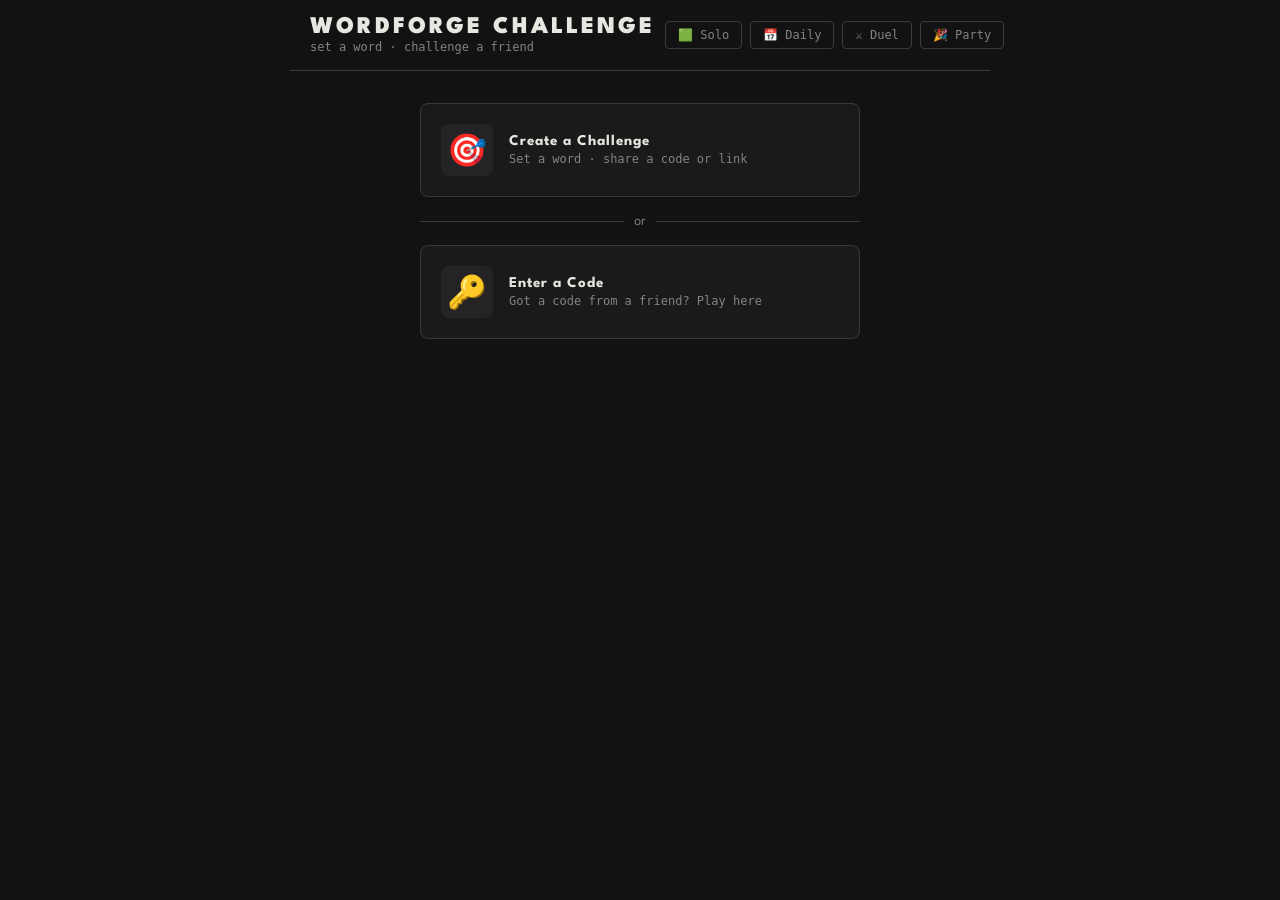
==== challenge.html @ 6ba1f83d "bug fix" ====
<!DOCTYPE html>
<html lang="en">
<head>
    <meta charset="UTF-8" />
    <meta name="viewport" content="width=device-width, initial-scale=1.0" />
    <link rel="stylesheet" href="style.css" />
    <title>WordForge Challenge</title>
    <link href="https://fonts.googleapis.com/css2?family=League+Spartan:wght@400;700;900&family=DM+Sans:wght@400;500&display=swap" rel="stylesheet">
    <style>
        body {
            background: var(--bg);
            color: var(--text);
            font-family: 'DM Sans', sans-serif;
            min-height: 100vh;
            display: flex;
            flex-direction: column;
            align-items: center;
        }

        header {
            width: 100%;
            max-width: 700px;
            padding: 16px 20px;
            display: flex;
            align-items: center;
            justify-content: space-between;
            border-bottom: 1px solid var(--border);
            margin-bottom: 32px;
        }

        .header-left { display: flex; flex-direction: column; gap: 2px; }
        h1 { font-family: 'League Spartan', sans-serif; font-weight: 900; font-size: 1.5rem; letter-spacing: 3px; }
        .header-sub { font-size: 12px; color: var(--muted); font-family: monospace; }

        .nav-links { display: flex; gap: 8px; }
        .nav-link {
            font-family: monospace; font-size: 12px; color: var(--muted);
            text-decoration: none; border: 1px solid var(--border);
            padding: 6px 12px; border-radius: 4px; transition: all 0.2s; white-space: nowrap; flex-shrink: 0;
        }
        .nav-link:hover { color: var(--accent); border-color: var(--accent); }

        /* ── Screens ── */
        .screen { display: none; width: 100%; max-width: 480px; padding: 0 20px 40px; }
        .screen.active { display: flex; flex-direction: column; align-items: center; gap: 16px; }

        /* ── Cards ── */
        .card {
            background: var(--bg2); border: 1px solid var(--border);
            border-radius: 8px; padding: 28px; width: 100%;
            display: flex; flex-direction: column; gap: 16px;
        }

        .card h2 {
            font-family: 'League Spartan', sans-serif;
            font-size: 1rem; letter-spacing: 2px; color: var(--accent); text-transform: uppercase;
        }

        .card p { font-size: 13px; color: var(--muted); line-height: 1.7; }

        /* ── Home screen mode buttons ── */
        .mode-btn {
            width: 100%; padding: 20px;
            background: var(--bg2); border: 1px solid var(--border);
            border-radius: 8px; cursor: pointer; text-align: left;
            transition: background 0.2s, border-color 0.2s;
            display: flex; align-items: center; gap: 16px;
        }
        .mode-btn:hover { background: var(--bg3); border-color: var(--muted); }

        .mode-btn-icon {
            font-size: 2rem;
            width: 52px; height: 52px;
            background: var(--bg3); border-radius: 8px;
            display: flex; align-items: center; justify-content: center;
            flex-shrink: 0;
        }

        .mode-btn-text { display: flex; flex-direction: column; gap: 4px; }

        .mode-btn-title {
            font-family: 'League Spartan', sans-serif;
            font-size: 15px; font-weight: 700; color: var(--text); letter-spacing: 1px;
        }

        .mode-btn-desc { font-size: 12px; color: var(--muted); font-family: monospace; }

        .divider {
            display: flex; align-items: center; gap: 10px;
            color: var(--muted); font-size: 12px; width: 100%;
        }
        .divider::before, .divider::after { content: ''; flex: 1; height: 1px; background: var(--border); }

        /* ── Word input tiles ── */
        .word-input-row { display: flex; gap: 8px; justify-content: center; }

        .word-input-tile {
            width: 52px; height: 52px;
            background: var(--bg3); border: 2px solid var(--border);
            border-radius: 4px; font-size: 22px; font-weight: 900;
            font-family: 'League Spartan', sans-serif; color: var(--text);
            text-align: center; text-transform: uppercase;
            outline: none; transition: border-color 0.2s; caret-color: transparent;
        }
        .word-input-tile:focus { border-color: var(--accent); }
        .word-input-tile.filled { border-color: #565758; }

        /* ── Code input ── */
        .code-input {
            background: var(--bg3); border: 1px solid var(--border);
            border-radius: 4px; color: var(--text);
            font-size: 28px; font-weight: 900;
            font-family: 'League Spartan', sans-serif;
            padding: 12px; width: 100%; outline: none;
            text-align: center; letter-spacing: 8px;
            transition: border-color 0.2s;
        }
        .code-input:focus { border-color: var(--accent); }
        .code-input::placeholder { color: var(--muted); font-size: 16px; letter-spacing: 2px; font-weight: 400; }

        /* ── Buttons ── */
        .btn {
            padding: 11px 20px; border-radius: 4px; border: none; cursor: pointer;
            font-family: 'League Spartan', sans-serif; font-size: 14px; font-weight: 700;
            letter-spacing: 1px; transition: opacity 0.2s, transform 0.1s;
            width: 100%; text-align: center; text-decoration: none; display: block;
        }
        .btn:active   { transform: scale(0.98); }
        .btn:disabled { opacity: 0.4; cursor: not-allowed; }
        .btn-green  { background: var(--green);  color: white; }
        .btn-ghost  { background: transparent; color: var(--muted); border: 1px solid var(--border); }
        .btn-ghost:hover { color: var(--text); border-color: var(--muted); }
        .btn-accent { background: var(--accent); color: #121213; }

        /* ── Share section ── */
        .share-section { display: flex; flex-direction: column; gap: 12px; width: 100%; }

        .share-label {
            font-family: monospace; font-size: 11px; color: var(--muted);
            letter-spacing: 0.08em; text-transform: uppercase;
        }

        /* Short code display */
        .code-display {
            background: var(--bg3); border: 1px solid var(--border);
            border-radius: 6px; padding: 16px;
            display: flex; align-items: center; justify-content: space-between; gap: 12px;
        }

        .code-number {
            font-family: 'League Spartan', sans-serif;
            font-size: 2.2rem; font-weight: 900;
            color: var(--accent); letter-spacing: 8px;
        }

        .code-copy-btn {
            font-family: 'League Spartan', sans-serif;
            font-size: 11px; font-weight: 700; letter-spacing: 1px;
            padding: 6px 14px; border-radius: 4px;
            border: 1px solid var(--border); background: transparent;
            color: var(--muted); cursor: pointer; transition: all 0.2s; white-space: nowrap;
        }
        .code-copy-btn:hover { color: var(--text); border-color: var(--muted); }
        .code-copy-btn.done  { color: var(--green); border-color: var(--green); }

        /* Share options grid */
        .share-options {
            display: grid;
            grid-template-columns: repeat(4, 1fr);
            gap: 8px;
        }

        .share-option {
            display: flex; flex-direction: column; align-items: center; gap: 6px;
            padding: 12px 6px; border-radius: 8px;
            border: 1px solid var(--border); background: var(--bg3);
            cursor: pointer; transition: all 0.2s; text-decoration: none;
        }
        .share-option:hover { border-color: var(--muted); background: var(--bg2); }

        .share-option-icon {
            width: 36px; height: 36px; border-radius: 8px;
            display: flex; align-items: center; justify-content: center;
            font-size: 18px;
        }

        .share-option-label {
            font-family: monospace; font-size: 10px; color: var(--muted);
            letter-spacing: 0.03em; text-align: center;
        }

        /* Link row */
        .link-row {
            background: var(--bg3); border: 1px solid var(--border);
            border-radius: 6px; padding: 12px 14px;
            display: flex; align-items: center; justify-content: space-between; gap: 10px;
        }

        .link-text {
            font-family: monospace; font-size: 11px; color: var(--muted);
            overflow: hidden; text-overflow: ellipsis; white-space: nowrap;
            flex: 1;
        }

        /* ── Game board ── */
        .game-header { width: 100%; text-align: center; }
        .game-header p { font-size: 13px; color: var(--muted); font-family: monospace; margin-top: 4px; }
        .game-title { font-family: 'League Spartan', sans-serif; font-size: 1.1rem; font-weight: 700; color: var(--text); letter-spacing: 1px; }

        .board-wrapper { display: flex; flex-direction: column; gap: 6px; width: 100%; align-items: center; }
        .board-row { display: flex; gap: 6px; }

        .tile {
            width: 56px; height: 56px; border: 2px solid var(--border); border-radius: 4px;
            font-size: 24px; font-weight: 900; font-family: 'League Spartan', sans-serif;
            display: flex; align-items: center; justify-content: center; text-transform: uppercase;
            transition: background 0.2s, border-color 0.2s;
        }
        .tile.filled  { border-color: #565758; }
        .tile.correct { background: var(--green);  border-color: var(--green);  color: white; }
        .tile.present { background: var(--yellow); border-color: var(--yellow); color: white; }
        .tile.absent  { background: var(--grey);   border-color: var(--grey);   color: white; }
        .tile.active  { border-color: var(--accent); }

        .guess-counter { font-family: monospace; font-size: 12px; color: var(--muted); text-align: center; }
        .guess-counter span { color: var(--accent); font-weight: 700; }

        /* ── Keyboard ── */
        .keyboard { display: flex; flex-direction: column; gap: 8px; width: 100%; max-width: 500px; margin: 0 auto; user-select: none; }
        .kb-row   { display: flex; justify-content: center; gap: 6px; }

        .kb-key {
            height: 56px; min-width: 40px; flex: 1; max-width: 42px;
            border: none; border-radius: 4px; background: #818384; color: white;
            font-family: 'League Spartan', sans-serif; font-size: 13px; font-weight: 700;
            cursor: pointer; display: flex; align-items: center; justify-content: center;
            transition: background 0.2s, transform 0.1s;
            touch-action: manipulation; -webkit-tap-highlight-color: transparent;
        }
        .kb-key:active   { transform: scale(0.93); }
        .kb-wide         { min-width: 62px; max-width: 62px; font-size: 11px; }
        .kb-key.correct  { background: var(--green); }
        .kb-key.present  { background: var(--yellow); }
        .kb-key.absent   { background: #3a3a3c; }
        .kb-key:disabled { opacity: 0.35; cursor: not-allowed; }

        /* ── Toast ── */
        .toast {
            position: fixed; top: 80px; left: 50%;
            transform: translateX(-50%) translateY(-10px);
            background: var(--text); color: var(--bg);
            padding: 10px 20px; border-radius: 6px;
            font-family: 'League Spartan', sans-serif; font-size: 14px; font-weight: 700; letter-spacing: 1px;
            opacity: 0; transition: opacity 0.2s, transform 0.2s;
            z-index: 999; pointer-events: none; text-align: center; max-width: 320px;
        }
        .toast.show  { opacity: 1; transform: translateX(-50%) translateY(0); }
        .toast.error { background: var(--red); color: white; }

        /* ── Result banner ── */
        .result-banner {
            display: none; width: 100%; border-radius: 8px; padding: 20px;
            text-align: center; flex-direction: column; gap: 10px;
        }
        .result-banner.show { display: flex; }
        .result-banner.win  { background: rgba(83,141,78,0.15); border: 1px solid var(--green); }
        .result-banner.lose { background: rgba(192,57,43,0.12); border: 1px solid var(--red); }

        .result-emoji { font-size: 2.5rem; }
        .result-title { font-family: 'League Spartan', sans-serif; font-size: 1.4rem; font-weight: 900; letter-spacing: 2px; }
        .result-word-reveal { font-family: monospace; font-size: 12px; color: var(--muted); }
        .result-word-reveal span {
            font-family: 'League Spartan', sans-serif; font-size: 20px; font-weight: 900;
            color: var(--accent); letter-spacing: 6px; display: block; margin-top: 4px;
        }
        .result-actions { display: flex; flex-direction: column; gap: 8px; margin-top: 8px; }

        .error-msg { color: #e74c3c; font-size: 13px; font-family: monospace; text-align: center; min-height: 18px; }

        @keyframes shake {
            0%, 100% { transform: translateX(0); }
            20%       { transform: translateX(-6px); }
            40%       { transform: translateX(6px); }
            60%       { transform: translateX(-4px); }
            80%       { transform: translateX(4px); }
        }

        @media (max-width: 520px) {
            .tile { width: 46px; height: 46px; font-size: 20px; }
            .kb-key { height: 48px; min-width: 32px; max-width: 34px; font-size: 11px; }
            .kb-wide { min-width: 52px; max-width: 52px; }
            .word-input-tile { width: 46px; height: 46px; font-size: 18px; }
            .share-options { grid-template-columns: repeat(4, 1fr); gap: 6px; }
        }
    </style>
</head>
<body>

<header>
    <div class="header-left">
        <h1>WORDFORGE CHALLENGE</h1>
        <span class="header-sub" id="headerSub">set a word · challenge a friend</span>
    </div>
    <div class="nav-links">
        <a href="index.html" class="nav-link">🟩 Solo</a>
        <a href="daily.html" class="nav-link">📅 Daily</a>
        <a href="duel.html"  class="nav-link">⚔️ Duel</a>
        <a href="party.html" class="nav-link">🎉 Party</a>
    </div>
    <button class="hamburger" id="hamburgerBtn" aria-label="Menu">
        <span></span><span></span><span></span>
    </button>
    <div class="nav-dropdown" id="navDropdown">
        <a href="index.html" class="nav-link">🟩 Solo</a>
        <a href="daily.html" class="nav-link">📅 Daily</a>
        <a href="duel.html" class="nav-link">⚔️ Duel</a>
        <a href="party.html" class="nav-link">🎉 Party</a>
    </div>
</header>

<div class="toast" id="toast"></div>

<!-- ── HOME SCREEN ── -->
<div class="screen active" id="screen-home">
    <button class="mode-btn" onclick="showScreen('screen-create')">
        <div class="mode-btn-icon">🎯</div>
        <div class="mode-btn-text">
            <div class="mode-btn-title">Create a Challenge</div>
            <div class="mode-btn-desc">Set a word · share a code or link</div>
        </div>
    </button>

    <div class="divider">or</div>

    <button class="mode-btn" onclick="showScreen('screen-enter-code')">
        <div class="mode-btn-icon">🔑</div>
        <div class="mode-btn-text">
            <div class="mode-btn-title">Enter a Code</div>
            <div class="mode-btn-desc">Got a code from a friend? Play here</div>
        </div>
    </button>
</div>

<!-- ── ENTER CODE SCREEN ── -->
<div class="screen" id="screen-enter-code">
    <div class="card">
        <h2>Enter Challenge Code</h2>
        <p>Type the 5-digit code your friend shared with you.</p>
        <input class="code-input" id="codeEntryInput" placeholder="e.g. 48291"
               maxlength="5" inputmode="numeric" pattern="[0-9]*"
               oninput="this.value=this.value.replace(/[^0-9]/g,'')" />
        <p class="error-msg" id="codeEntryError"></p>
        <button class="btn btn-green" onclick="playFromCode()">Play Challenge</button>
        <button class="btn btn-ghost" onclick="showScreen('screen-home')">← Back</button>
    </div>
</div>

<!-- ── CREATE SCREEN ── -->
<div class="screen" id="screen-create">
    <div class="card">
        <h2>Set your word</h2>
        <p>Type any 5-letter word. Your opponent won't see it — they get 6 guesses to figure it out.</p>
        <div class="word-input-row" id="wordInputRow">
            <input class="word-input-tile" id="ci0" maxlength="1" />
            <input class="word-input-tile" id="ci1" maxlength="1" />
            <input class="word-input-tile" id="ci2" maxlength="1" />
            <input class="word-input-tile" id="ci3" maxlength="1" />
            <input class="word-input-tile" id="ci4" maxlength="1" />
        </div>
        <p class="error-msg" id="createError"></p>
        <button class="btn btn-accent" onclick="createChallenge()">Generate Challenge</button>
        <button class="btn btn-ghost" onclick="showScreen('screen-home')">← Back</button>
    </div>
    <div class="keyboard" id="createKeyboard"></div>
</div>

<!-- ── SHARE SCREEN ── -->
<div class="screen" id="screen-share">
    <div class="card">
        <h2>Challenge ready!</h2>
        <p>Share the <strong style="color:var(--text)">link</strong> so anyone can play — multiple friends can use the same link. The short code only works on this device.</p>

        <div class="share-section">
            <!-- Short code -->
            <span class="share-label">Short code</span>
            <div class="code-display">
                <span class="code-number" id="shortCode">—</span>
                <button class="code-copy-btn" id="codeCopyBtn" onclick="copyShortCode()">Copy code</button>
            </div>

            <!-- Share options -->
            <span class="share-label">Share via</span>
            <div class="share-options">
                <a class="share-option" id="shareWhatsapp" href="#" onclick="shareVia('whatsapp'); return false;">
                    <div class="share-option-icon" style="background:#1fbe45;">💬</div>
                    <span class="share-option-label">WhatsApp</span>
                </a>
                <a class="share-option" id="shareText" href="#" onclick="shareVia('text'); return false;">
                    <div class="share-option-icon" style="background:#3b82f6;">✉️</div>
                    <span class="share-option-label">Text</span>
                </a>
                <a class="share-option" id="shareGmail" href="#" onclick="shareVia('gmail'); return false;">
                    <div class="share-option-icon" style="background:#ea4335;">📧</div>
                    <span class="share-option-label">Gmail</span>
                </a>
                <a class="share-option" id="shareMore" href="#" onclick="shareVia('native'); return false;">
                    <div class="share-option-icon" style="background:#555;">⋯</div>
                    <span class="share-option-label">More</span>
                </a>
            </div>

            <!-- Full link -->
            <span class="share-label">Or copy full link</span>
            <div class="link-row">
                <span class="link-text" id="shareUrl">—</span>
                <button class="code-copy-btn" id="linkCopyBtn" onclick="copyLink()">Copy</button>
            </div>
        </div>

        <button class="btn btn-ghost" onclick="resetCreate()">Set a different word</button>
    </div>
</div>

<!-- ── PLAY SCREEN ── -->
<div class="screen" id="screen-play">
    <div class="game-header">
        <div class="game-title">You got a challenge!</div>
        <p>6 guesses to crack the word</p>
    </div>

    <div class="result-banner" id="resultBanner">
        <div class="result-emoji"       id="resultEmoji">🎉</div>
        <div class="result-title"       id="resultTitle">YOU GOT IT!</div>
        <div class="result-word-reveal" id="resultWordReveal">
            The word was <span id="resultWord">—</span>
        </div>
        <div class="result-actions">
            <button class="btn btn-accent" id="shareResultBtn" onclick="shareResult()">Share Result</button>
            <button class="btn btn-green" onclick="playAgain()">Try Another</button>
            <a href="index.html" class="btn btn-ghost">Solo Mode</a>
            <a href="duel.html"  class="btn btn-ghost">⚔️ Duel Mode</a>
        </div>
    </div>

    <div class="board-wrapper" id="boardWrapper"></div>
    <div class="guess-counter">Guess <span id="guessNum">1</span> of <span>6</span></div>
    <div class="keyboard" id="keyboard"></div>
</div>

<!-- ── ALREADY PLAYED SCREEN ── -->
<div class="screen" id="screen-already-played">
    <div class="card" style="text-align:center;">
        <div style="font-size:2.5rem;">🔒</div>
        <h2>Already Played</h2>
        <p>You've already completed this challenge on this device. Each challenge link can only be played once per device.</p>
        <div class="result-actions">
            <a href="challenge.html" class="btn btn-accent">Create Your Own Challenge</a>
            <a href="index.html" class="btn btn-ghost">Solo Mode</a>
            <a href="duel.html"  class="btn btn-ghost">⚔️ Duel Mode</a>
        </div>
    </div>
</div>

<script>
    const MAX_GUESSES = 6;
    const MAX_COLS    = 5;
    const KB_ROWS = [
        ['Q','W','E','R','T','Y','U','I','O','P'],
        ['A','S','D','F','G','H','J','K','L'],
        ['ENTER','Z','X','C','V','B','N','M','⌫']
    ];

    // ── Encode / decode ───────────────────────────────────────────────────────
    // URL encoding: XOR + base64 (obfuscation, not encryption)
    function encodeWord(word) {
        const key = [7, 13, 3, 19, 11];
        const bytes = word.toUpperCase().split('').map((c, i) => c.charCodeAt(0) ^ key[i % key.length]);
        return btoa(String.fromCharCode(...bytes)).replace(/\+/g, '-').replace(/\//g, '_').replace(/=/g, '');
    }

    function decodeWord(encoded) {
        try {
            const b64   = encoded.replace(/-/g, '+').replace(/_/g, '/');
            const bytes = atob(b64).split('').map(c => c.charCodeAt(0));
            const key   = [7, 13, 3, 19, 11];
            return bytes.map((b, i) => String.fromCharCode(b ^ key[i % key.length])).join('');
        } catch { return null; }
    }

    // Short code: map word to a 5-digit number using a lookup table
    // Each letter maps to its index in the alphabet, combine into a number
    // We store a session map so codes work within the same browser session,
    // and for cross-device sharing we use the URL link approach.
    // Short code is stored in sessionStorage keyed by code → encoded word.
    function generateShortCode(encodedWord) {
        // 5-digit code stored in localStorage — only works on SAME device/browser.
        // For cross-device sharing, use the full link instead.
        let code;
        do { code = String(Math.floor(10000 + Math.random() * 90000)); }
        while (localStorage.getItem('wc_' + code));
        localStorage.setItem('wc_' + code, encodedWord);
        return code;
    }

    function getWordFromCode(code) {
        return localStorage.getItem('wc_' + code);
    }

    // ── Toast ─────────────────────────────────────────────────────────────────
    let toastTimer;
    function showToast(msg, isError = false, duration = 2500) {
        const el = document.getElementById('toast');
        el.textContent = msg;
        el.classList.toggle('error', isError);
        el.classList.add('show');
        clearTimeout(toastTimer);
        toastTimer = setTimeout(() => { el.classList.remove('show', 'error'); }, duration);
    }

    // ── Screen switcher ───────────────────────────────────────────────────────
    function showScreen(id) {
        document.querySelectorAll('.screen').forEach(s => s.classList.remove('active'));
        document.getElementById(id).classList.add('active');
        if (id === 'screen-create') setTimeout(() => createInputs[0].focus(), 50);
        if (id === 'screen-enter-code') setTimeout(() => document.getElementById('codeEntryInput').focus(), 50);
    }

    // ── Enter code: play from short code ─────────────────────────────────────
    function playFromCode() {
        const code    = document.getElementById('codeEntryInput').value.trim();
        const errorEl = document.getElementById('codeEntryError');
        errorEl.textContent = '';

        if (code.length !== 5 || !/^\d{5}$/.test(code)) {
            errorEl.textContent = 'Please enter a valid 5-digit code.';
            return;
        }

        const encoded = getWordFromCode(code);
        if (!encoded) {
            errorEl.textContent = 'Code not found. Make sure you\'re on the same device, or ask for the full link.';
            return;
        }

        const word = decodeWord(encoded);
        if (!word || word.length !== 5) {
            errorEl.textContent = 'Invalid code. Please try again.';
            return;
        }

        startPlay(word);
    }

    // ── CREATE: tile keyboard navigation ─────────────────────────────────────
    const createInputs = Array.from({ length: 5 }, (_, i) => document.getElementById('ci' + i));

    createInputs.forEach((input, idx) => {
        input.addEventListener('input', (e) => {
            const val = e.target.value.replace(/[^a-zA-Z]/g, '').toUpperCase();
            input.value = val ? val[val.length - 1] : '';
            input.classList.toggle('filled', !!input.value);
            if (input.value && idx < 4) createInputs[idx + 1].focus();
            document.getElementById('createError').textContent = '';
        });
        input.addEventListener('keydown', (e) => {
            if (e.key === 'Backspace' && !input.value && idx > 0) {
                createInputs[idx - 1].focus();
                createInputs[idx - 1].value = '';
                createInputs[idx - 1].classList.remove('filled');
            }
            if (e.key === 'Enter') createChallenge();
        });
        input.addEventListener('focus', () => input.select());
    });

    // ── CREATE: on-screen keyboard ────────────────────────────────────────────
    function buildCreateKeyboard() {
        const kb = document.getElementById('createKeyboard');
        if (!kb) return;
        kb.innerHTML = '';
        KB_ROWS.forEach(row => {
            const rowEl = document.createElement('div');
            rowEl.className = 'kb-row';
            row.forEach(key => {
                const btn = document.createElement('button');
                btn.className   = 'kb-key' + (key === 'ENTER' || key === '⌫' ? ' kb-wide' : '');
                btn.textContent = key;
                btn.addEventListener('click', () => handleCreateKey(key));
                rowEl.appendChild(btn);
            });
            kb.appendChild(rowEl);
        });
    }

    function handleCreateKey(key) {
        const filled = createInputs.filter(i => i.value).length;
        if (key === '⌫') {
            if (filled > 0) {
                const t = createInputs[filled - 1];
                t.value = ''; t.classList.remove('filled'); t.focus();
            }
        } else if (key === 'ENTER') {
            createChallenge();
        } else if (/^[A-Z]$/.test(key) && filled < 5) {
            const t = createInputs[filled];
            t.value = key; t.classList.add('filled');
            document.getElementById('createError').textContent = '';
            if (filled < 4) createInputs[filled + 1].focus();
        }
    }

    // ── CREATE: generate ──────────────────────────────────────────────────────
    let currentEncodedWord = '';
    let currentShortCode   = '';

    async function createChallenge() {
        const word    = createInputs.map(i => i.value.toUpperCase()).join('');
        const errorEl = document.getElementById('createError');

        if (word.length !== 5) { errorEl.textContent = 'Enter a full 5-letter word.'; return; }

        errorEl.textContent = 'Checking word...';
        const valid = await isValidWord(word);
        if (!valid) { errorEl.textContent = "That's not a valid English word. Try another."; return; }
        errorEl.textContent = '';

        currentEncodedWord = encodeWord(word);
        currentShortCode   = generateShortCode(currentEncodedWord);

        const baseUrl  = window.location.href.split('?')[0];
        const fullUrl  = `${baseUrl}?c=${currentEncodedWord}`;

        document.getElementById('shortCode').textContent = currentShortCode;
        document.getElementById('shareUrl').textContent  = fullUrl;

        showScreen('screen-share');
    }

    // ── SHARE actions ─────────────────────────────────────────────────────────
    function getShareText() {
        const code = document.getElementById('shortCode').textContent;
        const url  = document.getElementById('shareUrl').textContent;
        return {
            code,
            url,
            // Lead with the link since code is device-specific
            msg: `Can you guess my Word? 🟩🟨⬜ \nYou get 6 tries — open this link:\n${url}`,
        };
    }

    function shareVia(platform) {
        const { msg, url, code } = getShareText();
        const encoded = encodeURIComponent(msg);

        if (platform === 'whatsapp') {
            window.open(`https://wa.me/?text=${encoded}`, '_blank');
        } else if (platform === 'text') {
            // SMS — works on mobile
            window.location.href = `sms:?body=${encoded}`;
        } else if (platform === 'gmail') {
            const subject = encodeURIComponent('WordForge Challenge — can you guess my word?');
            window.open(`https://mail.google.com/mail/?view=cm&su=${subject}&body=${encoded}`, '_blank');
        } else if (platform === 'native') {
            if (navigator.share) {
                navigator.share({ title: 'WordForge Challenge', text: msg, url }).catch(() => {});
            } else {
                copyLink();
                showToast('Link copied — paste it anywhere!');
            }
        }
    }

    function copyShortCode() {
        const code = document.getElementById('shortCode').textContent;
        navigator.clipboard.writeText(code).then(() => {
            const btn = document.getElementById('codeCopyBtn');
            btn.textContent = 'Copied!'; btn.classList.add('done');
            setTimeout(() => { btn.textContent = 'Copy code'; btn.classList.remove('done'); }, 2000);
        }).catch(() => showToast(code));
    }

    function copyLink() {
        const url = document.getElementById('shareUrl').textContent;
        navigator.clipboard.writeText(url).then(() => {
            const btn = document.getElementById('linkCopyBtn');
            btn.textContent = 'Copied!'; btn.classList.add('done');
            setTimeout(() => { btn.textContent = 'Copy'; btn.classList.remove('done'); }, 2000);
        }).catch(() => showToast(url));
    }

    function resetCreate() {
        createInputs.forEach(i => { i.value = ''; i.classList.remove('filled'); });
        document.getElementById('createError').textContent = '';
        showScreen('screen-create');
    }

    // ── DICTIONARY VALIDATION ─────────────────────────────────────────────────
    async function isValidWord(word) {
        try {
            const res = await fetch(`https://api.dictionaryapi.dev/api/v2/entries/en/${word.toLowerCase()}`);
            return res.ok;
        } catch { return true; }
    }

    // ── PLAY: state ───────────────────────────────────────────────────────────
    let secretWord     = '';
    let currentRow     = 0;
    let currentCol     = 0;
    let gameOver       = false;
    let isSubmitting   = false; // prevents double-submit on rapid Enter
    let tiles          = [];
    let currentChallengeCode = null; // the ?c= code, used to mark as played
    let guessHistory   = []; // stores results for share grid

    function startPlay(word) {
        secretWord   = word;
        currentRow   = 0;
        currentCol   = 0;
        gameOver     = false;
        isSubmitting = false;
        guessHistory = [];
        document.getElementById('resultBanner').className = 'result-banner';
        document.getElementById('headerSub').textContent  = 'guess the word · 6 tries';
        buildBoard();
        buildGuesserKeyboard();
        showScreen('screen-play');
    }

    function buildBoard() {
        const wrapper = document.getElementById('boardWrapper');
        wrapper.innerHTML = '';
        tiles = [];
        for (let r = 0; r < MAX_GUESSES; r++) {
            const row = document.createElement('div');
            row.className = 'board-row';
            const rowTiles = [];
            for (let c = 0; c < MAX_COLS; c++) {
                const tile = document.createElement('div');
                tile.className = 'tile';
                row.appendChild(tile);
                rowTiles.push(tile);
            }
            wrapper.appendChild(row);
            tiles.push(rowTiles);
        }
        tiles[0].forEach(t => t.classList.add('active'));
    }

    function buildGuesserKeyboard() {
        const kb = document.getElementById('keyboard');
        kb.innerHTML = '';
        KB_ROWS.forEach(row => {
            const rowEl = document.createElement('div');
            rowEl.className = 'kb-row';
            row.forEach(key => {
                const btn = document.createElement('button');
                btn.className   = 'kb-key' + (key === 'ENTER' || key === '⌫' ? ' kb-wide' : '');
                btn.textContent = key;
                btn.setAttribute('data-key', key);
                btn.addEventListener('click', () => handleKey(key));
                rowEl.appendChild(btn);
            });
            kb.appendChild(rowEl);
        });
    }

    function addLetter(key) {
        if (currentCol >= MAX_COLS || gameOver) return;
        tiles[currentRow][currentCol].textContent = key;
        tiles[currentRow][currentCol].classList.add('filled');
        currentCol++;
    }

    function deleteLetter() {
        if (currentCol <= 0 || gameOver) return;
        currentCol--;
        tiles[currentRow][currentCol].textContent = '';
        tiles[currentRow][currentCol].classList.remove('filled');
    }

    async function submitGuess() {
        if (gameOver || isSubmitting) return;

        const guess = tiles[currentRow].map(t => t.textContent).join('');
        if (guess.length !== MAX_COLS) { showToast('Not enough letters', true); shakeRow(currentRow); return; }

        isSubmitting = true;
        setKeyboardEnabled(false);

        const valid = await isValidWord(guess);
        if (!valid) {
            showToast('Not a valid word!', true);
            shakeRow(currentRow);
            isSubmitting = false;
            setKeyboardEnabled(true);
            return;
        }

        const result = evaluate(guess, secretWord);
        applyResult(currentRow, guess, result);
        updateKeyboard(guess, result);
        guessHistory.push(result); // save for share grid

        const isCorrect = result.every(r => r === 'correct');
        currentRow++;
        currentCol = 0;
        document.getElementById('guessNum').textContent = Math.min(currentRow + 1, MAX_GUESSES);

        if (isCorrect) {
            gameOver = true;
            isSubmitting = false;
            setKeyboardEnabled(false);
            markChallengeAsPlayed();
            setTimeout(() => showResult(true), 400);
        } else if (currentRow === MAX_GUESSES) {
            gameOver = true;
            isSubmitting = false;
            setKeyboardEnabled(false);
            markChallengeAsPlayed();
            setTimeout(() => showResult(false), 400);
        } else {
            isSubmitting = false;
            setKeyboardEnabled(true);
            tiles[currentRow].forEach(t => t.classList.add('active'));
        }
    }

    function evaluate(guess, secret) {
        const result = Array(5).fill('absent');
        const sArr = secret.split(''), gArr = guess.split('');
        const uS = Array(5).fill(false), uG = Array(5).fill(false);
        for (let i = 0; i < 5; i++) {
            if (gArr[i] === sArr[i]) { result[i] = 'correct'; uS[i] = uG[i] = true; }
        }
        for (let i = 0; i < 5; i++) {
            if (uG[i]) continue;
            for (let j = 0; j < 5; j++) {
                if (!uS[j] && gArr[i] === sArr[j]) { result[i] = 'present'; uS[j] = true; break; }
            }
        }
        return result;
    }

    function applyResult(row, guess, result) {
        tiles[row].forEach((tile, i) => {
            tile.classList.remove('active', 'filled');
            tile.classList.add(result[i]);
        });
    }

    function updateKeyboard(guess, result) {
        guess.split('').forEach((letter, i) => {
            const btn = document.querySelector(`.kb-key[data-key="${letter}"]`);
            if (!btn) return;
            const priority = { correct: 3, present: 2, absent: 1 };
            const cur = ['correct','present','absent'].find(c => btn.classList.contains(c));
            if (cur && priority[cur] >= priority[result[i]]) return;
            btn.classList.remove('correct','present','absent');
            btn.classList.add(result[i]);
        });
    }

    function setKeyboardEnabled(enabled) {
        document.querySelectorAll('#keyboard .kb-key').forEach(btn => { btn.disabled = !enabled; });
    }

    function shakeRow(row) {
        tiles[row].forEach(tile => {
            tile.style.animation = 'none';
            tile.offsetHeight;
            tile.style.animation = 'shake 0.4s ease';
        });
    }

    function markChallengeAsPlayed() {
        if (currentChallengeCode) {
            localStorage.setItem('played_' + currentChallengeCode, '1');
        }
    }

    function buildShareGrid() {
        // Build emoji grid: 🟩 correct, 🟨 present, ⬛ absent
        return guessHistory.map(row =>
            row.map(r => r === 'correct' ? '🟩' : r === 'present' ? '🟨' : '⬛').join('')
        ).join('\n');
    }

    function shareResult() {
        const won   = guessHistory.length > 0 && guessHistory[guessHistory.length-1].every(r => r === 'correct');
        const tries = won ? guessHistory.length : 'X';
        const grid  = buildShareGrid();
        const baseUrl = window.location.href.split('?')[0];

        // Different message for win vs loss, no link (challenge page = create your own)
        const wonMessages = ['Genius!', 'Got it in 2!', 'Nailed it!', 'Figured it out!', 'Got it!', 'Just barely!'];
        const resultLine  = won
            ? wonMessages[Math.min(tries - 1, wonMessages.length - 1)]
            : "Couldn't crack it this time!";

        const text = [
            `🎯 WordForge Challenge ${tries}/6`,
            resultLine,
            '',
            grid,
            '',
            'Think you can do better?',
            'Create your own challenge:',
            baseUrl
        ].join('\n');

        if (navigator.share) {
            navigator.share({ title: 'WordForge Challenge Result', text }).catch(() => {});
        } else {
            navigator.clipboard.writeText(text).then(() => {
                const btn = document.getElementById('shareResultBtn');
                const original = btn.textContent;
                btn.textContent = 'Copied! ✓';
                setTimeout(() => { btn.textContent = original; }, 2000);
            }).catch(() => showToast(text));
        }
    }

    function showResult(won) {
        const banner = document.getElementById('resultBanner');
        banner.className = 'result-banner show ' + (won ? 'win' : 'lose');
        document.getElementById('resultEmoji').textContent =
            won ? ['🎉','🥳','🔥','✨','👏'][Math.min(currentRow - 1, 4)] : '😔';
        document.getElementById('resultTitle').textContent =
            won ? ['GENIUS!','MAGNIFICENT!','IMPRESSIVE!','SPLENDID!','GREAT!','PHEW!'][currentRow - 1]
                : 'BETTER LUCK NEXT TIME';
        const revealEl = document.getElementById('resultWordReveal');
        if (won) { revealEl.style.display = 'none'; }
        else { revealEl.style.display = 'block'; document.getElementById('resultWord').textContent = secretWord; }
    }

    function playAgain() { window.location.href = window.location.pathname; }

    function handleKey(key) {
        if (gameOver) return;
        if (key === '⌫')               deleteLetter();
        else if (key === 'ENTER')       submitGuess();
        else if (/^[A-Z]$/.test(key))  addLetter(key);
    }

    document.addEventListener('keydown', e => {
        // Only handle physical keyboard when on play or create screen
        const activeScreen = document.querySelector('.screen.active')?.id;
        if (activeScreen === 'screen-play') {
            if (gameOver) return;
            const key = e.key.toUpperCase();
            if (key === 'BACKSPACE')       { e.preventDefault(); deleteLetter(); }
            else if (key === 'ENTER')      { e.preventDefault(); submitGuess(); }
            else if (/^[A-Z]$/.test(key)) addLetter(key);
        }
    });

    // ── INIT ─────────────────────────────────────────────────────────────────
    (function init() {
        buildCreateKeyboard();

        const params = new URLSearchParams(window.location.search);
        const code   = params.get('c');

        if (code) {
            const word = decodeWord(code);
            if (!word || word.length !== 5 || !/^[A-Z]+$/.test(word)) {
                showToast('Invalid challenge link.', true, 5000);
                showScreen('screen-home');
                return;
            }

            // Check if this challenge was already played on this device
            if (localStorage.getItem('played_' + code)) {
                showScreen('screen-already-played');
                return;
            }

            currentChallengeCode = code;
            startPlay(word);
        } else {
            showScreen('screen-home');
        }
    })();
</script>

<script>
    // ── Hamburger menu ────────────────────────────────────────────────────────────
    (function() {
        const btn      = document.getElementById('hamburgerBtn');
        const dropdown = document.getElementById('navDropdown');
        if (!btn || !dropdown) return;

        btn.addEventListener('click', (e) => {
            e.stopPropagation();
            const isOpen = !dropdown.classList.contains('open');
            dropdown.classList.toggle('open', isOpen);
            btn.classList.toggle('open', isOpen);
        });

        // Close when clicking a link inside dropdown
        dropdown.addEventListener('click', () => {
            dropdown.classList.remove('open');
            btn.classList.remove('open');
        });

        // Close on outside click — use setTimeout to avoid same-tick close
        document.addEventListener('click', (e) => {
            if (!btn.contains(e.target) && !dropdown.contains(e.target)) {
                dropdown.classList.remove('open');
                btn.classList.remove('open');
            }
        });
    })();
</script>

</body>
</html>
---- style.css ----
@import url('https://fonts.googleapis.com/css2?family=League+Spartan:wght@400;700;900&family=DM+Sans:wght@400;500&family=DM+Mono:wght@300;400&display=swap');

/* ── Reset ─────────────────────────────────────────────────────────────────── */
*, *::before, *::after { box-sizing: border-box; margin: 0; padding: 0; }
html, body { overflow-x: hidden; max-width: 100vw; }

/* ── CSS Variables ──────────────────────────────────────────────────────────── */
:root {
    --bg:     #121213;
    --bg2:    #1a1a1b;
    --bg3:    #242426;
    --border: #3a3a3c;
    --text:   #e8e6e0;
    --muted:  #818384;
    --green:  #538d4e;
    --yellow: #b59f3b;
    --grey:   #3a3a3c;
    --accent: #c8b97a;
    --red:    #c0392b;
    --blue:   #3b82f6;
}

/* ── Body ───────────────────────────────────────────────────────────────────── */
body {
    font-family: 'DM Sans', sans-serif;
    background: var(--bg);
    color: var(--text);
    min-height: 100vh;
    display: flex;
    flex-direction: column;
    align-items: center;
    padding: 0 0 40px;
}

/* ── Header ─────────────────────────────────────────────────────────────────── */
header {
    width: 100%;
    max-width: 700px;
    padding: 12px 16px;
    display: flex;
    align-items: center;
    justify-content: space-between;
    border-bottom: 1px solid var(--border);
    gap: 10px;
    flex-shrink: 0;
    flex-wrap: nowrap;
    overflow: visible; /* needed for dropdown to show */
    position: relative;
}

.header-left {
    flex-shrink: 0;
    display: flex;
    flex-direction: column;
    gap: 2px;
}


h1 {
    font-family: 'League Spartan', sans-serif;
    font-weight: 900;
    color: var(--text);
    letter-spacing: 3px;
    font-size: 1.5rem;
}

.header-sub {
    font-size: 11px;
    color: var(--muted);
    font-family: 'DM Mono', monospace;
}

/* ── Nav links ──────────────────────────────────────────────────────────────── */
.nav-links {
    display: flex;
    gap: 6px;
    align-items: center;
    flex-wrap: nowrap;
}

/* ── Hamburger menu (mobile only) ───────────────────────────────────────────── */
.hamburger {
    display: none;
    flex-direction: column;
    justify-content: center;
    gap: 5px;
    width: 36px;
    height: 36px;
    background: transparent;
    border: 1px solid var(--border);
    border-radius: 4px;
    cursor: pointer;
    padding: 6px 7px;
    flex-shrink: 0;
}
.hamburger span {
    display: block;
    width: 100%;
    height: 2px;
    background: var(--text);
    border-radius: 2px;
    transition: all 0.2s;
}
.hamburger.open span:nth-child(1) { transform: translateY(7px) rotate(45deg); }
.hamburger.open span:nth-child(2) { opacity: 0; }
.hamburger.open span:nth-child(3) { transform: translateY(-7px) rotate(-45deg); }

.nav-dropdown {
    display: none;
    position: absolute;
    top: 100%;
    right: 0;
    background: var(--bg2);
    border: 1px solid var(--border);
    border-radius: 8px;
    padding: 8px;
    gap: 6px;
    flex-direction: column;
    z-index: 200;
    min-width: 160px;
    box-shadow: 0 8px 24px rgba(0,0,0,0.4);
}
.nav-dropdown.open { display: flex; }
.nav-dropdown .nav-link {
    width: 100%;
    text-align: left;
    padding: 10px 14px;
    font-size: 13px;
}

@media (max-width: 600px) {
    .nav-links  { display: none; }
    .hamburger  { display: flex; }
}

.nav-link {
    font-family: 'DM Mono', monospace;
    font-size: 11px;
    color: var(--muted);
    text-decoration: none;
    border: 1px solid var(--border);
    padding: 5px 12px;
    border-radius: 4px;
    transition: all 0.2s;
    white-space: nowrap;
    flex-shrink: 0;
    cursor: pointer;
    background: transparent;
}
.nav-link:hover { color: var(--accent); border-color: var(--accent); }

/* ── Solo container ─────────────────────────────────────────────────────────── */
.container {
    text-align: center;
    background-color: var(--bg2);
    padding: 20px 20px 16px;
    border-radius: 10px;
    border: 1px solid var(--border);
    width: 100%;
    max-width: 480px;
    margin-top: 16px;
}

/* ── Screens ────────────────────────────────────────────────────────────────── */
.screen { display: none; width: 100%; max-width: 480px; padding: 16px 12px 32px; flex-direction: column; align-items: center; gap: 12px; }
.screen.active { display: flex; }

/* ── Cards ──────────────────────────────────────────────────────────────────── */
.card {
    background: var(--bg2);
    border: 1px solid var(--border);
    border-radius: 8px;
    padding: 24px;
    width: 100%;
    display: flex;
    flex-direction: column;
    gap: 14px;
}
.card h2 {
    font-family: 'League Spartan', sans-serif;
    font-size: 1rem;
    letter-spacing: 2px;
    color: var(--accent);
    text-transform: uppercase;
}
.card p { font-size: 13px; color: var(--muted); line-height: 1.7; }

/* ── Inputs ─────────────────────────────────────────────────────────────────── */
input[type="text"], input[type="email"], select {
    background: var(--bg3);
    border: 1px solid var(--border);
    border-radius: 4px;
    color: var(--text);
    font-family: 'DM Sans', sans-serif;
    font-size: 14px;
    padding: 11px 14px;
    width: 100%;
    outline: none;
    transition: border-color 0.2s;
}
input:focus, select:focus { border-color: var(--accent); }
input::placeholder { color: var(--muted); }
select option { background: var(--bg2); }

/* ── Buttons ────────────────────────────────────────────────────────────────── */
.btn {
    padding: 12px 20px;
    border-radius: 4px;
    border: none;
    cursor: pointer;
    font-family: 'League Spartan', sans-serif;
    font-size: 14px;
    font-weight: 700;
    letter-spacing: 1px;
    transition: all 0.15s;
    width: 100%;
    text-align: center;
    text-decoration: none;
    display: block;
}
.btn:active   { transform: scale(0.98); }
.btn:disabled { opacity: 0.4; cursor: not-allowed; }

.btn-accent { background: var(--accent); color: #121213; }
.btn-green  { background: var(--green);  color: white; }
.btn-yellow { background: var(--yellow); color: white; }
.btn-red    { background: var(--red);    color: white; }
.btn-ghost  { background: transparent; color: var(--muted); border: 1px solid var(--border); }
.btn-ghost:hover { color: var(--text); border-color: var(--muted); }

/* ── Divider ────────────────────────────────────────────────────────────────── */
.divider {
    display: flex;
    align-items: center;
    gap: 10px;
    color: var(--muted);
    font-size: 12px;
    width: 100%;
}
.divider::before, .divider::after { content: ''; flex: 1; height: 1px; background: var(--border); }

/* ── Form helpers ───────────────────────────────────────────────────────────── */
.form-row { display: grid; grid-template-columns: 1fr 1fr; gap: 10px; }
.form-group { display: flex; flex-direction: column; gap: 6px; }
.form-label { font-family: 'DM Mono', monospace; font-size: 11px; color: var(--muted); letter-spacing: 0.05em; }

.error-msg   { color: var(--red); font-size: 12px; font-family: 'DM Mono', monospace; text-align: center; min-height: 16px; }
.success-msg { color: var(--green); font-size: 12px; font-family: 'DM Mono', monospace; text-align: center; min-height: 16px; }

/* ── Game board (shared) ────────────────────────────────────────────────────── */
.game-board {
    display: grid;
    grid-template-columns: repeat(5, 60px);
    gap: 8px;
    justify-content: center;
    margin: 20px auto 10px;
}

.board-wrapper { display: flex; flex-direction: column; gap: 6px; align-items: center; width: 100%; }
.board-row     { display: flex; gap: 6px; }

.tile {
    width: 60px;
    height: 60px;
    border: 2px solid var(--border);
    border-radius: 4px;
    font-size: 28px;
    font-weight: 900;
    font-family: 'League Spartan', sans-serif;
    display: flex;
    align-items: center;
    justify-content: center;
    background: var(--bg3);
    text-transform: uppercase;
    color: var(--text);
    transition: background 0.2s, border-color 0.2s;
}
.tile.active  { border-color: #565758; }
.tile.filled  { border-color: #565758; }
.tile.correct { background: var(--green);  border-color: var(--green);  color: white; }
.tile.present { background: var(--yellow); border-color: var(--yellow); color: white; }
.tile.absent  { background: var(--grey);   border-color: var(--grey);   color: white; }

/* ── Keyboard ───────────────────────────────────────────────────────────────── */
.keyboard { display: flex; flex-direction: column; gap: 8px; width: 100%; max-width: 500px; margin: 12px auto 8px; padding: 0 6px; user-select: none; }
.kb-row   { display: flex; justify-content: center; gap: 5px; width: 100%; }

.kb-key {
    height: 58px;
    min-width: 0;
    flex: 1;
    max-width: 43px;
    border: none;
    border-radius: 4px;
    background: var(--muted);
    color: white;
    font-family: 'League Spartan', sans-serif;
    font-size: 13px;
    font-weight: 700;
    cursor: pointer;
    display: flex;
    align-items: center;
    justify-content: center;
    transition: background 0.2s, transform 0.1s;
    touch-action: manipulation;
    -webkit-tap-highlight-color: transparent;
}
.kb-key:active   { transform: scale(0.95); }
.kb-wide         { max-width: 66px; font-size: 11px; }
.kb-key.correct  { background: var(--green); }
.kb-key.present  { background: var(--yellow); }
.kb-key.absent   { background: #3a3a3c; }
.kb-key:disabled { opacity: 0.35; cursor: not-allowed; }

/* ── Message ────────────────────────────────────────────────────────────────── */
.message { font-size: 14px; min-height: 24px; text-align: center; font-weight: 600; }
.message.success { color: var(--green); }
.message.failure { color: var(--red); }

/* ── Toast ──────────────────────────────────────────────────────────────────── */
.toast {
    position: fixed;
    top: 80px;
    left: 50%;
    transform: translateX(-50%) translateY(-10px);
    background: var(--text);
    color: var(--bg);
    padding: 10px 20px;
    border-radius: 6px;
    font-family: 'League Spartan', sans-serif;
    font-size: 13px;
    font-weight: 700;
    letter-spacing: 1px;
    opacity: 0;
    transition: opacity 0.2s, transform 0.2s;
    z-index: 999;
    pointer-events: none;
    max-width: 320px;
    text-align: center;
}
.toast.show  { opacity: 1; transform: translateX(-50%) translateY(0); }
.toast.error { background: var(--red); color: white; }

/* ── Player list (lobby) ────────────────────────────────────────────────────── */
.player-list { display: flex; flex-direction: column; gap: 8px; width: 100%; }
.player-row {
    display: flex;
    align-items: center;
    justify-content: space-between;
    padding: 10px 14px;
    background: var(--bg3);
    border-radius: 6px;
    border: 1px solid var(--border);
}
.player-row-name { font-size: 14px; color: var(--text); }
.player-badge {
    font-family: 'DM Mono', monospace;
    font-size: 10px;
    padding: 2px 8px;
    border-radius: 10px;
    background: var(--accent);
    color: #121213;
    font-weight: 700;
}
.player-badge.guesser { background: var(--bg2); color: var(--muted); border: 1px solid var(--border); }

/* ── Room code ──────────────────────────────────────────────────────────────── */
.room-code-display {
    font-family: 'League Spartan', sans-serif;
    font-size: 3rem;
    font-weight: 900;
    letter-spacing: 12px;
    color: var(--accent);
    text-align: center;
    padding: 8px 0;
}

/* ── Daily: leaderboard ─────────────────────────────────────────────────────── */
.tabs { display: flex; gap: 6px; width: 100%; }
.tab-btn {
    flex: 1;
    padding: 8px;
    border-radius: 4px;
    border: 1px solid var(--border);
    background: var(--bg3);
    color: var(--muted);
    font-family: 'League Spartan', sans-serif;
    font-size: 11px;
    font-weight: 700;
    letter-spacing: 1px;
    cursor: pointer;
    transition: all 0.2s;
}
.tab-btn.active { background: var(--accent); color: #121213; border-color: var(--accent); }

.lb-row {
    display: flex;
    align-items: center;
    justify-content: space-between;
    padding: 10px 14px;
    background: var(--bg3);
    border-radius: 6px;
    border: 1px solid var(--border);
    font-size: 13px;
}
.lb-rank  { font-family: 'League Spartan', sans-serif; font-weight: 900; color: var(--accent); width: 28px; }
.lb-name  { flex: 1; }
.lb-stat  { font-family: 'DM Mono', monospace; font-size: 12px; color: var(--muted); }
.lb-row.me { border-color: var(--accent); background: rgba(200,185,122,0.08); }
.lb-arrow      { font-size: 10px; margin-left: 4px; }
.lb-arrow.up   { color: var(--green); }
.lb-arrow.down { color: var(--red); }
.lb-arrow.same { color: var(--muted); }
.lb-you { font-size: 10px; color: var(--accent); font-family: 'DM Mono', monospace; margin-left: 4px; }

/* ── Daily: stats row ───────────────────────────────────────────────────────── */
.stats-row { display: flex; justify-content: space-around; width: 100%; padding: 12px 0; border-top: 1px solid var(--border); border-bottom: 1px solid var(--border); }
.stat { text-align: center; }
.stat-num   { font-family: 'League Spartan', sans-serif; font-size: 1.8rem; font-weight: 900; color: var(--accent); }
.stat-label { font-size: 10px; color: var(--muted); font-family: 'DM Mono', monospace; text-transform: uppercase; letter-spacing: 0.05em; }

/* ── Daily: result grid ─────────────────────────────────────────────────────── */
.result-summary { display: flex; flex-direction: column; align-items: center; gap: 12px; text-align: center; }
.result-emoji   { font-size: 3rem; }
.result-title   { font-family: 'League Spartan', sans-serif; font-size: 1.4rem; font-weight: 900; letter-spacing: 2px; }
.result-grid     { display: flex; flex-direction: column; gap: 4px; align-items: center; }
.result-grid-row { display: flex; gap: 4px; }
.result-grid-tile {
    width: 28px; height: 28px; border-radius: 3px;
    display: flex; align-items: center; justify-content: center; font-size: 16px;
}

/* ── Solo: how to play modal ────────────────────────────────────────────────── */
.modal-overlay {
    position: fixed; inset: 0;
    background: rgba(0,0,0,0.45);
    display: flex; align-items: center; justify-content: center;
    z-index: 100; padding: 20px;
    opacity: 0; pointer-events: none; transition: opacity 0.2s;
}
.modal-overlay.open { opacity: 1; pointer-events: all; }
.modal {
    background: var(--bg2); border-radius: 12px;
    padding: 32px 28px 28px; max-width: 380px; width: 100%;
    position: relative; box-shadow: 0 20px 60px rgba(0,0,0,0.5);
    border: 1px solid var(--border);
    transform: translateY(12px); transition: transform 0.2s;
}
.modal-overlay.open .modal { transform: translateY(0); }
.modal-close {
    position: absolute; top: 14px; right: 16px;
    background: none; border: none; font-size: 22px;
    cursor: pointer; color: var(--muted); line-height: 1;
    padding: 2px 6px; border-radius: 4px; transition: color 0.15s, background 0.15s;
}
.modal-close:hover { color: var(--text); background: var(--bg3); }
.modal h2 {
    font-family: 'League Spartan', sans-serif; font-weight: 900;
    font-size: 1.3rem; letter-spacing: 2px; color: var(--accent);
    margin-bottom: 18px; text-align: center;
}
.modal p { font-size: 14px; color: var(--text); line-height: 1.6; margin-bottom: 18px; text-align: left; }
.modal-divider { border: none; border-top: 1px solid var(--border); margin: 18px 0; }
.example { margin-bottom: 18px; text-align: left; }
.example-tiles { display: flex; gap: 5px; margin-bottom: 8px; }
.ex-tile {
    width: 44px; height: 44px; border: 2px solid var(--border); border-radius: 4px;
    font-size: 20px; font-weight: 900; font-family: 'League Spartan', sans-serif;
    display: flex; align-items: center; justify-content: center;
    text-transform: uppercase; color: var(--text); background: var(--bg3);
}
.ex-tile.correct { background: var(--green);  border-color: var(--green);  color: white; }
.ex-tile.present { background: var(--yellow); border-color: var(--yellow); color: white; }
.ex-tile.absent  { background: var(--grey);   border-color: var(--grey);   color: white; }
.example p { font-size: 13px; color: var(--text); margin: 0; }
.example p strong { color: var(--accent); }

/* ── Solo: buttons container ────────────────────────────────────────────────── */
.buttons-container {
    display: flex; flex-wrap: wrap; gap: 12px;
    justify-content: center; align-items: center; margin-top: 24px;
}
.btn-new-game  { background: #5b9bd5; color: white; }
.btn-new-game:hover { background: #4a7fb8; }

/* ── Shared: share result (solo mode) ───────────────────────────────────────── */
.share-container { display: none; justify-content: center; margin-top: 4px; margin-bottom: 8px; }
.share-container .reset-btn {
    background: var(--accent); color: var(--bg); font-weight: 700;
    transition: opacity 0.2s, transform 0.1s, background-color 0.2s;
}
.share-container .reset-btn:hover  { background: #d4c68a; }
.share-container .reset-btn:active { transform: scale(0.97); }

/* ── Animations ─────────────────────────────────────────────────────────────── */
@keyframes shake {
    0%,100% { transform: translateX(0); } 20% { transform: translateX(-6px); }
    40%  { transform: translateX(6px); } 60%  { transform: translateX(-4px); }
    80%  { transform: translateX(4px); }
}

/* ── Responsive ─────────────────────────────────────────────────────────────── */
@media (max-width: 480px) {
    .tile { width: 52px; height: 52px; font-size: 22px; }
    .game-board { grid-template-columns: repeat(5, 52px); gap: 6px; }
    .kb-key  { height: 50px; max-width: 36px; font-size: 12px; }
    .kb-wide { max-width: 56px; font-size: 10px; }
    .keyboard { padding: 0 4px; gap: 6px; }
    .kb-row  { gap: 4px; }
}
@media (max-width: 380px) {
    .tile { width: 44px; height: 44px; font-size: 18px; }
    .game-board { grid-template-columns: repeat(5, 44px); gap: 5px; }
    .kb-key  { height: 44px; max-width: 30px; font-size: 11px; }
    .kb-wide { max-width: 48px; font-size: 10px; }
}
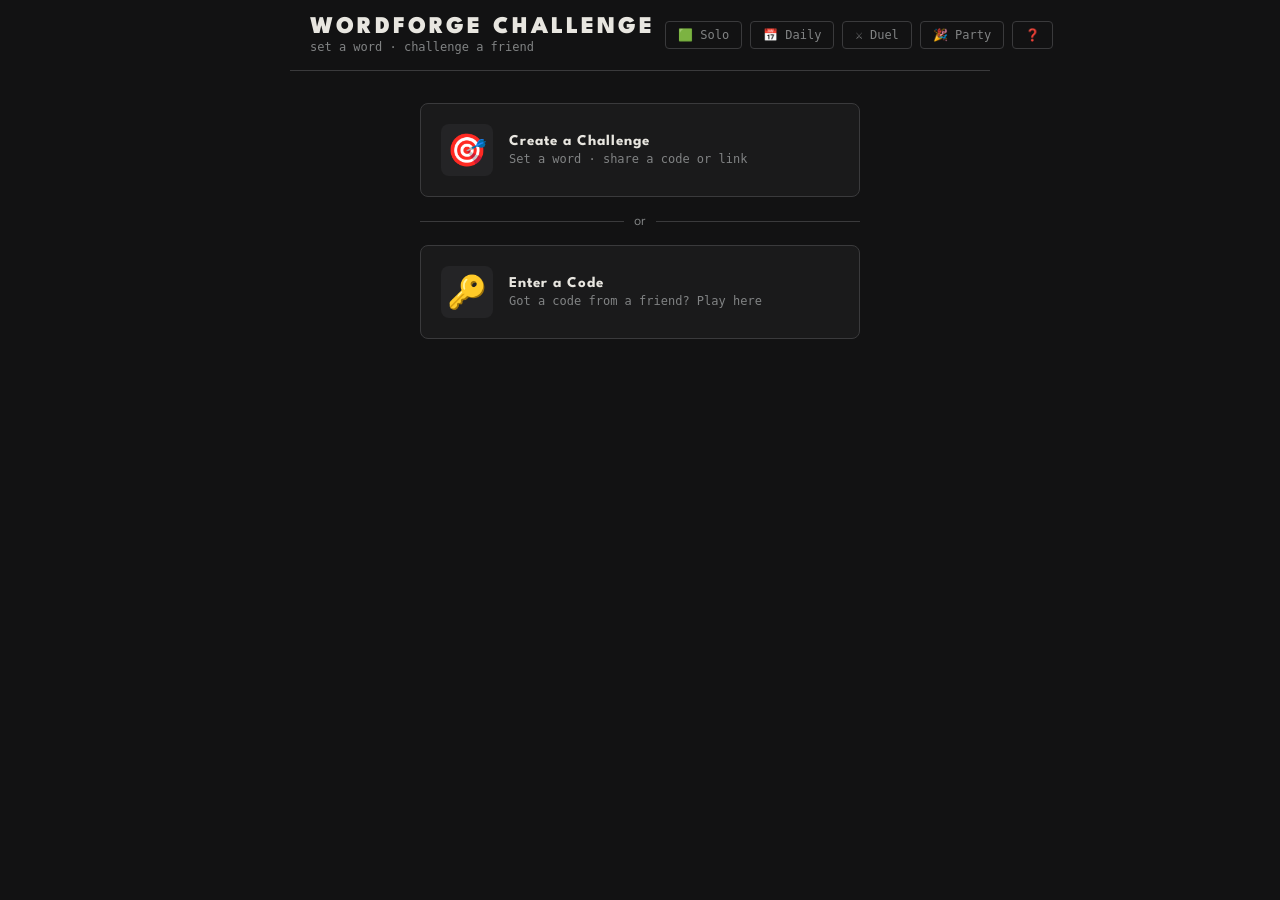
==== commit f890496f: "updated to have help button on all pages" ====
--- a/challenge.html
+++ b/challenge.html
@@ -33,6 +33,10 @@
         .header-sub { font-size: 12px; color: var(--muted); font-family: monospace; }
 
         .nav-links { display: flex; gap: 8px; }
+        @media (max-width: 600px) {
+            .nav-links { display: none; }
+            .hamburger { display: flex; }
+        }
         .nav-link {
             font-family: monospace; font-size: 12px; color: var(--muted);
             text-decoration: none; border: 1px solid var(--border);
@@ -306,6 +310,7 @@
         <a href="daily.html" class="nav-link">📅 Daily</a>
         <a href="duel.html"  class="nav-link">⚔️ Duel</a>
         <a href="party.html" class="nav-link">🎉 Party</a>
+        <button class="nav-link" id="helpBtn" aria-label="How to play">❓</button>
     </div>
     <button class="hamburger" id="hamburgerBtn" aria-label="Menu">
         <span></span><span></span><span></span>
@@ -315,6 +320,7 @@
         <a href="daily.html" class="nav-link">📅 Daily</a>
         <a href="duel.html" class="nav-link">⚔️ Duel</a>
         <a href="party.html" class="nav-link">🎉 Party</a>
+        <button class="nav-link" id="helpBtnMobile" onclick="document.getElementById('helpBtn').click();">❓ Help</button>
     </div>
 </header>
 
@@ -339,6 +345,49 @@
             <div class="mode-btn-desc">Got a code from a friend? Play here</div>
         </div>
     </button>
+</div>
+
+<!-- ── How to Play Modal ── -->
+<div class="modal-overlay" id="modalOverlay" role="dialog" aria-modal="true" aria-labelledby="modalTitle">
+    <div class="modal">
+        <button class="modal-close" id="modalClose" aria-label="Close">&#x2715;</button>
+        <h2 id="modalTitle">HOW TO PLAY</h2>
+        <p>Guess the <strong>WORDFORGE</strong> in <strong>6 tries</strong>. Each guess must be a valid 5-letter word. Hit <strong>Enter</strong> to submit.</p>
+        <hr class="modal-divider" />
+        <p style="font-weight:600; margin-bottom:14px;">After each guess, the tile colours will change:</p>
+        <div class="example">
+            <div class="example-tiles">
+                <div class="ex-tile correct">W</div>
+                <div class="ex-tile">E</div>
+                <div class="ex-tile">A</div>
+                <div class="ex-tile">R</div>
+                <div class="ex-tile">Y</div>
+            </div>
+            <p><strong>W</strong> is in the word and in the <strong>correct spot</strong>.</p>
+        </div>
+        <div class="example">
+            <div class="example-tiles">
+                <div class="ex-tile">P</div>
+                <div class="ex-tile present">I</div>
+                <div class="ex-tile">L</div>
+                <div class="ex-tile">L</div>
+                <div class="ex-tile">S</div>
+            </div>
+            <p><strong>I</strong> is in the word but in the <strong>wrong spot</strong>.</p>
+        </div>
+        <div class="example">
+            <div class="example-tiles">
+                <div class="ex-tile">V</div>
+                <div class="ex-tile">A</div>
+                <div class="ex-tile">G</div>
+                <div class="ex-tile absent">U</div>
+                <div class="ex-tile">E</div>
+            </div>
+            <p><strong>U</strong> is <strong>not in the word</strong> at all.</p>
+        </div>
+        <hr class="modal-divider" />
+        <p style="margin:0; font-size:13px; color:var(--muted);">Press <strong>New Game</strong> for a new word any time. Good luck!</p>
+    </div>
 </div>
 
 <!-- ── ENTER CODE SCREEN ── -->
@@ -981,6 +1030,26 @@
             showScreen('screen-home');
         }
     })();
+
+    // ── How to Play modal ──────────────────────────────────────────────
+    const overlay  = document.getElementById('modalOverlay');
+    const helpBtn  = document.getElementById('helpBtn');
+    const closeBtn = document.getElementById('modalClose');
+
+    const openModal  = () => overlay.classList.add('open');
+    const closeModal = () => overlay.classList.remove('open');
+
+    if (helpBtn) helpBtn.addEventListener('click', openModal);
+    if (closeBtn) closeBtn.addEventListener('click', closeModal);
+    if (overlay) {
+        overlay.addEventListener('click', (e) => {
+            if (e.target === overlay) closeModal();
+        });
+    }
+    document.addEventListener('keydown', (e) => {
+        if (e.key === 'Escape') closeModal();
+    });
+
 </script>
 
 <script>
--- a/style.css
+++ b/style.css
@@ -149,18 +149,6 @@
 }
 .nav-link:hover { color: var(--accent); border-color: var(--accent); }
 
-/* ── Solo container ─────────────────────────────────────────────────────────── */
-.container {
-    text-align: center;
-    background-color: var(--bg2);
-    padding: 20px 20px 16px;
-    border-radius: 10px;
-    border: 1px solid var(--border);
-    width: 100%;
-    max-width: 480px;
-    margin-top: 16px;
-}
-
 /* ── Screens ────────────────────────────────────────────────────────────────── */
 .screen { display: none; width: 100%; max-width: 480px; padding: 16px 12px 32px; flex-direction: column; align-items: center; gap: 12px; }
 .screen.active { display: flex; }
@@ -253,7 +241,7 @@
     grid-template-columns: repeat(5, 60px);
     gap: 8px;
     justify-content: center;
-    margin: 20px auto 10px;
+    margin: 24px auto 8px;
 }
 
 .board-wrapper { display: flex; flex-direction: column; gap: 6px; align-items: center; width: 100%; }
